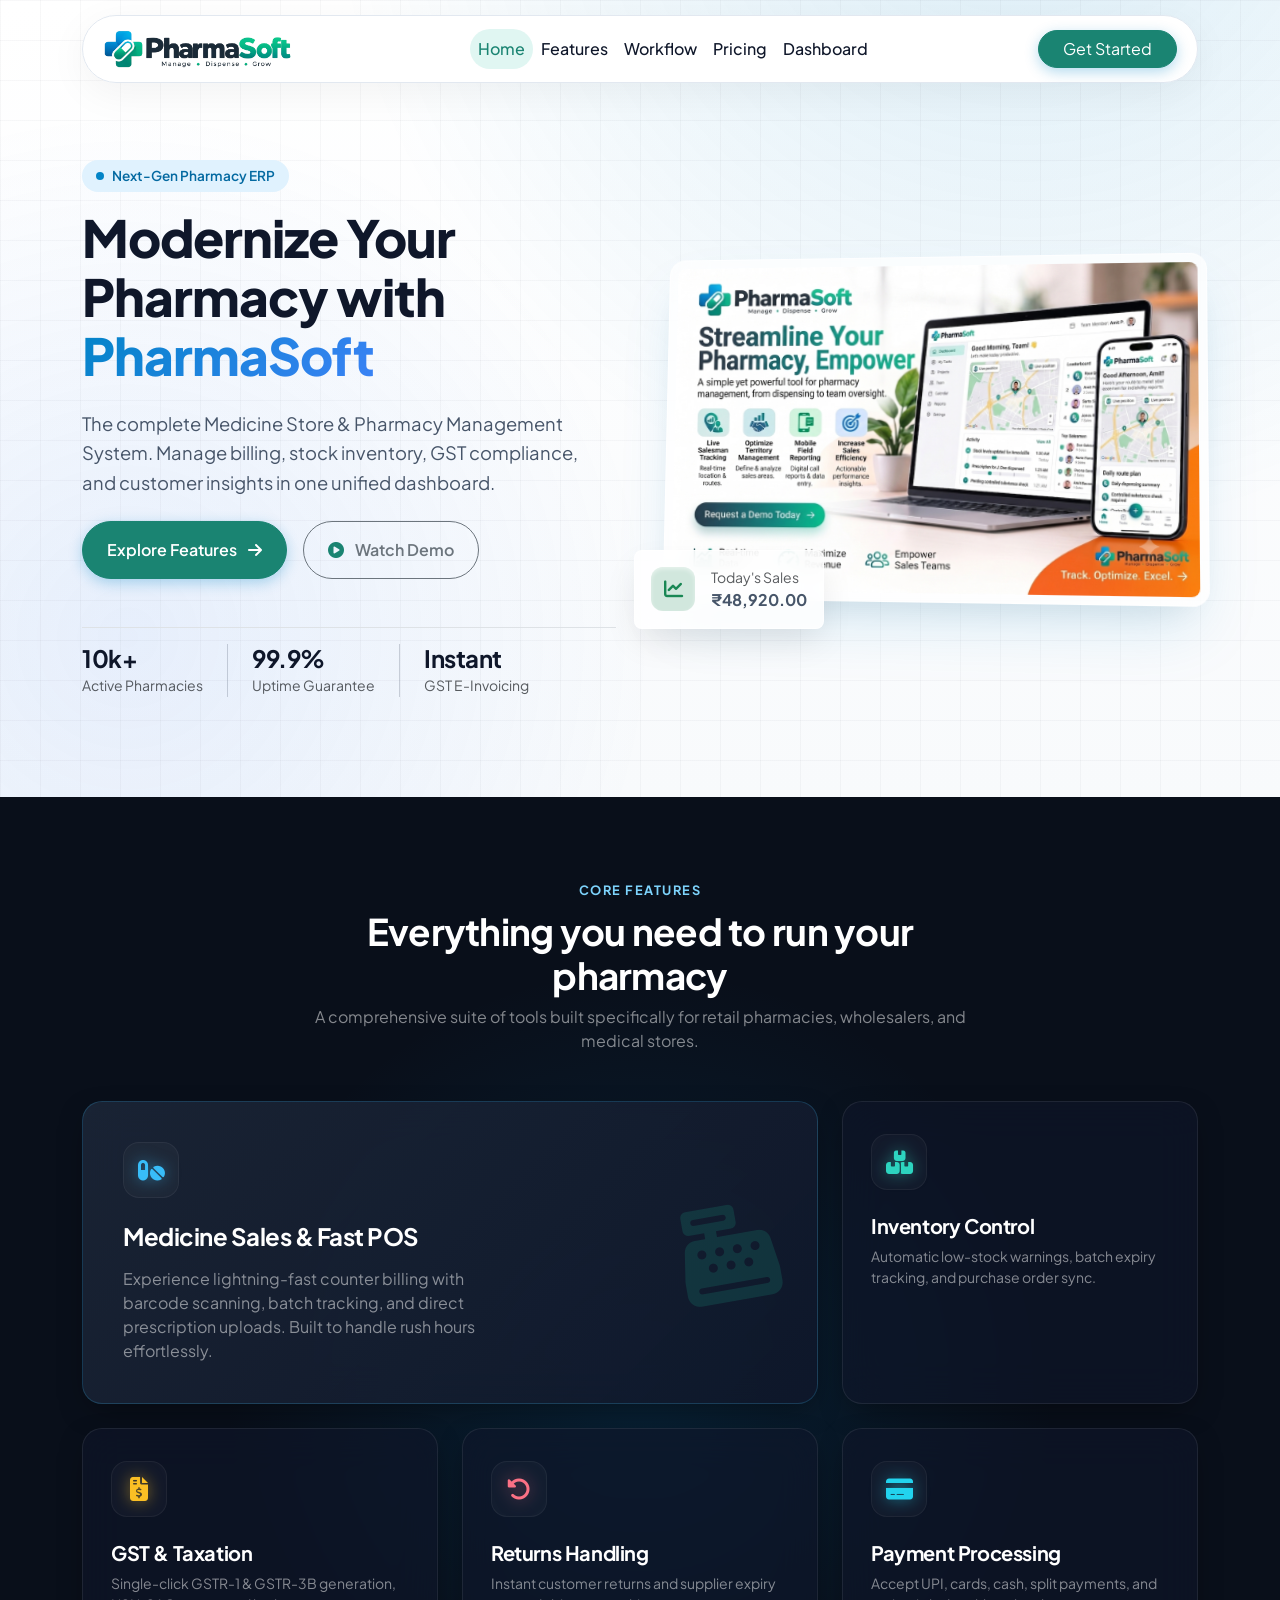
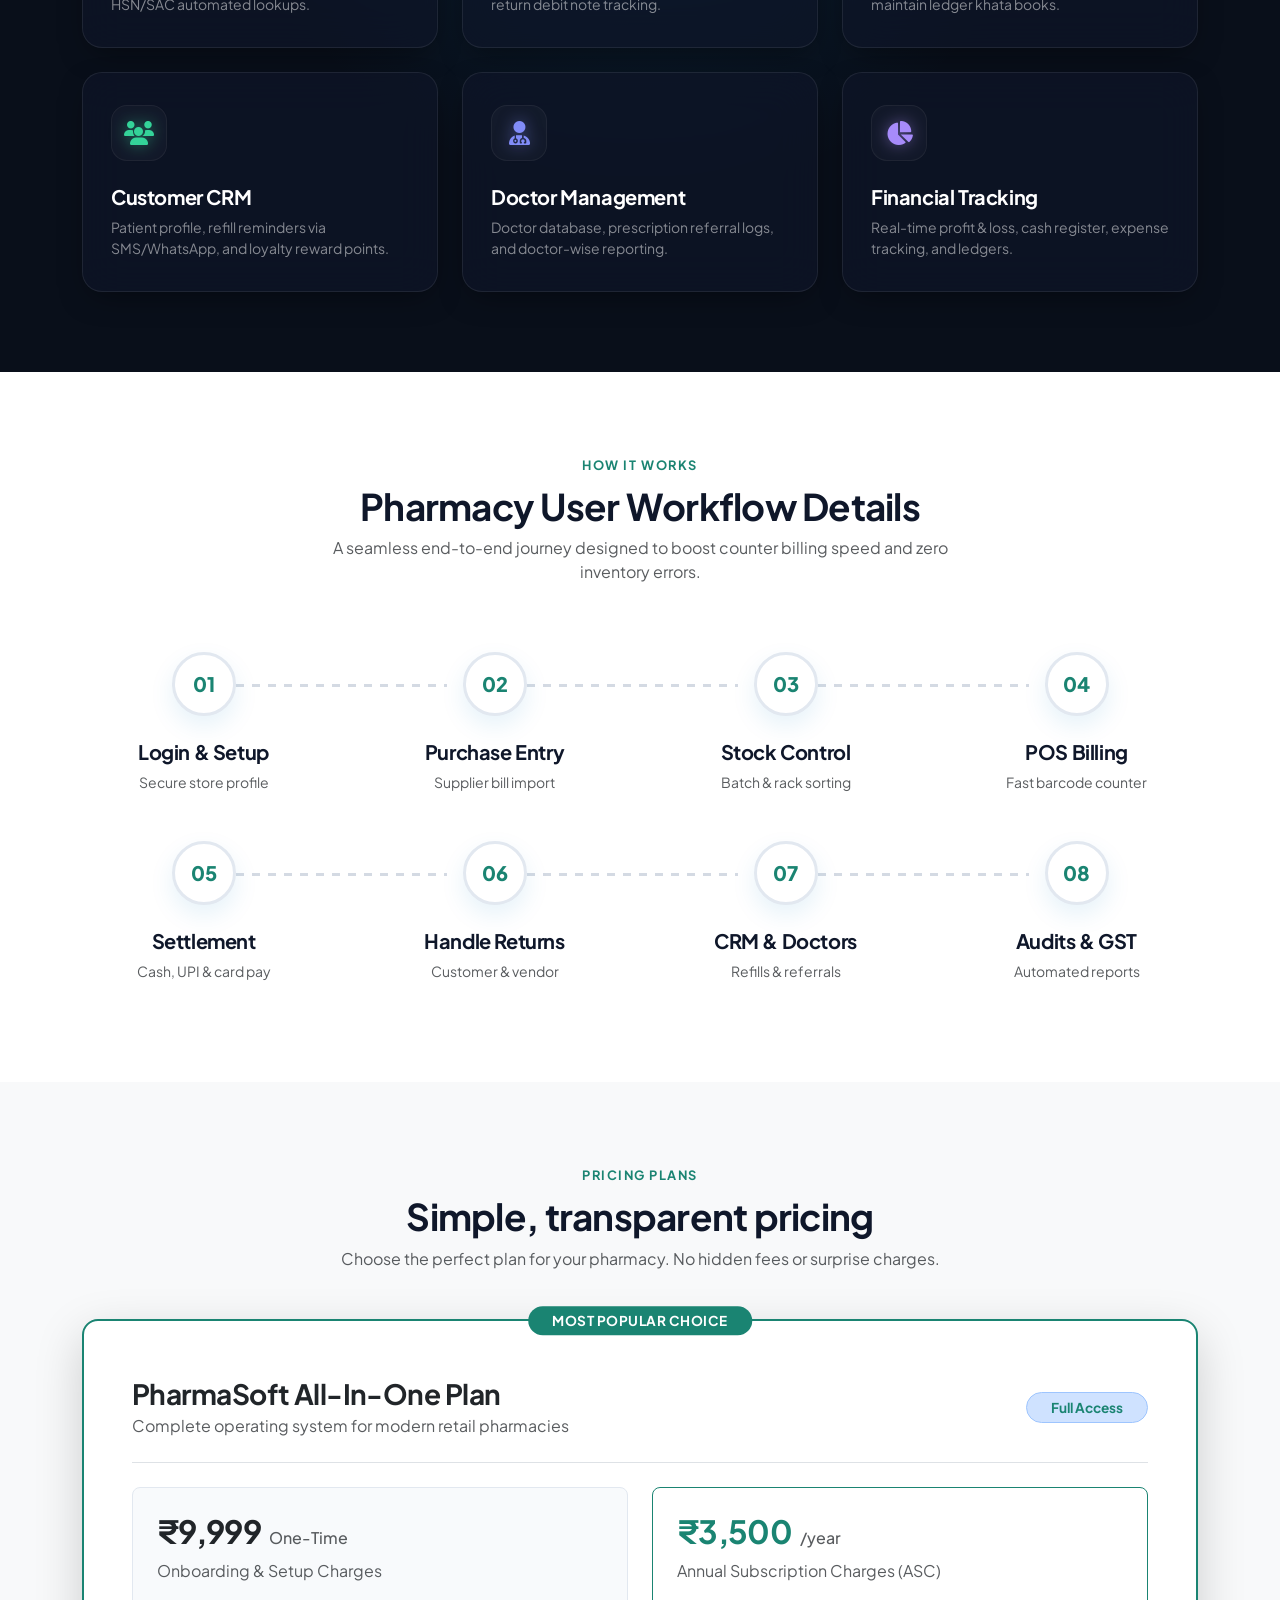
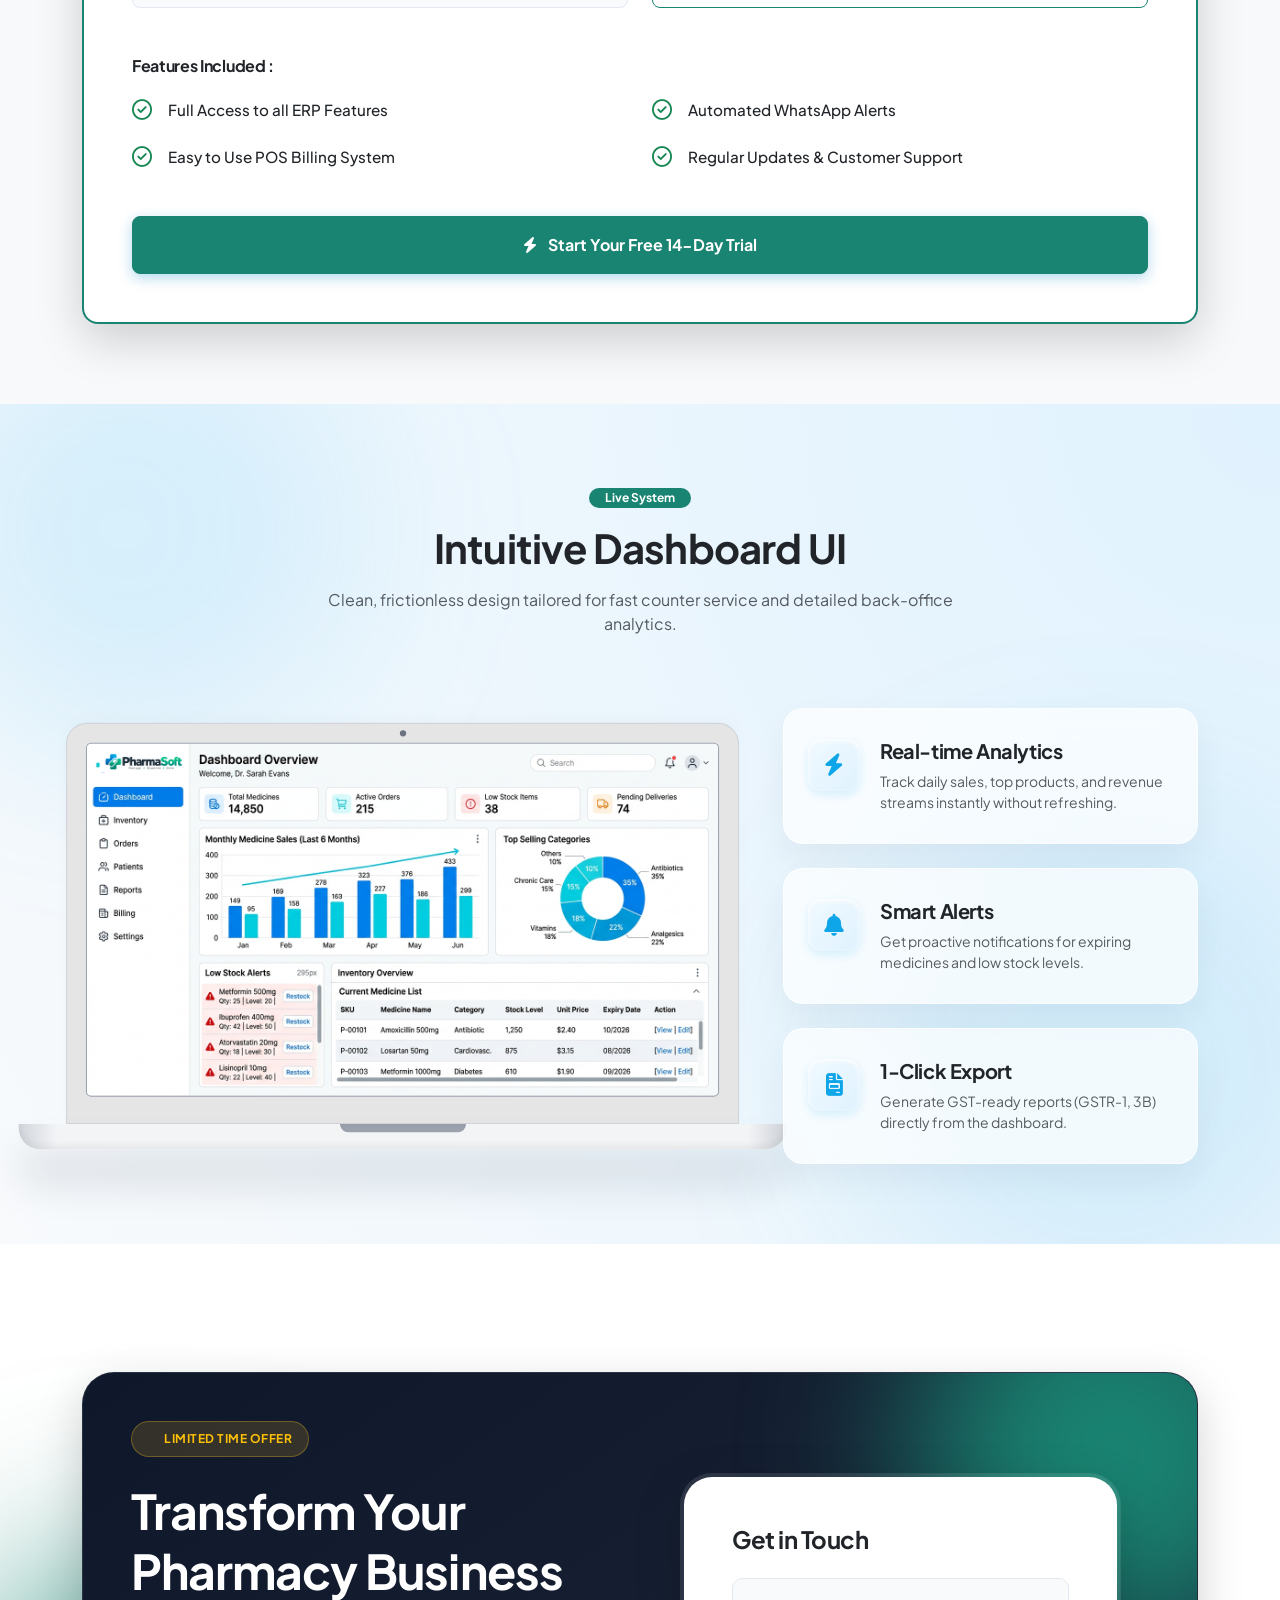
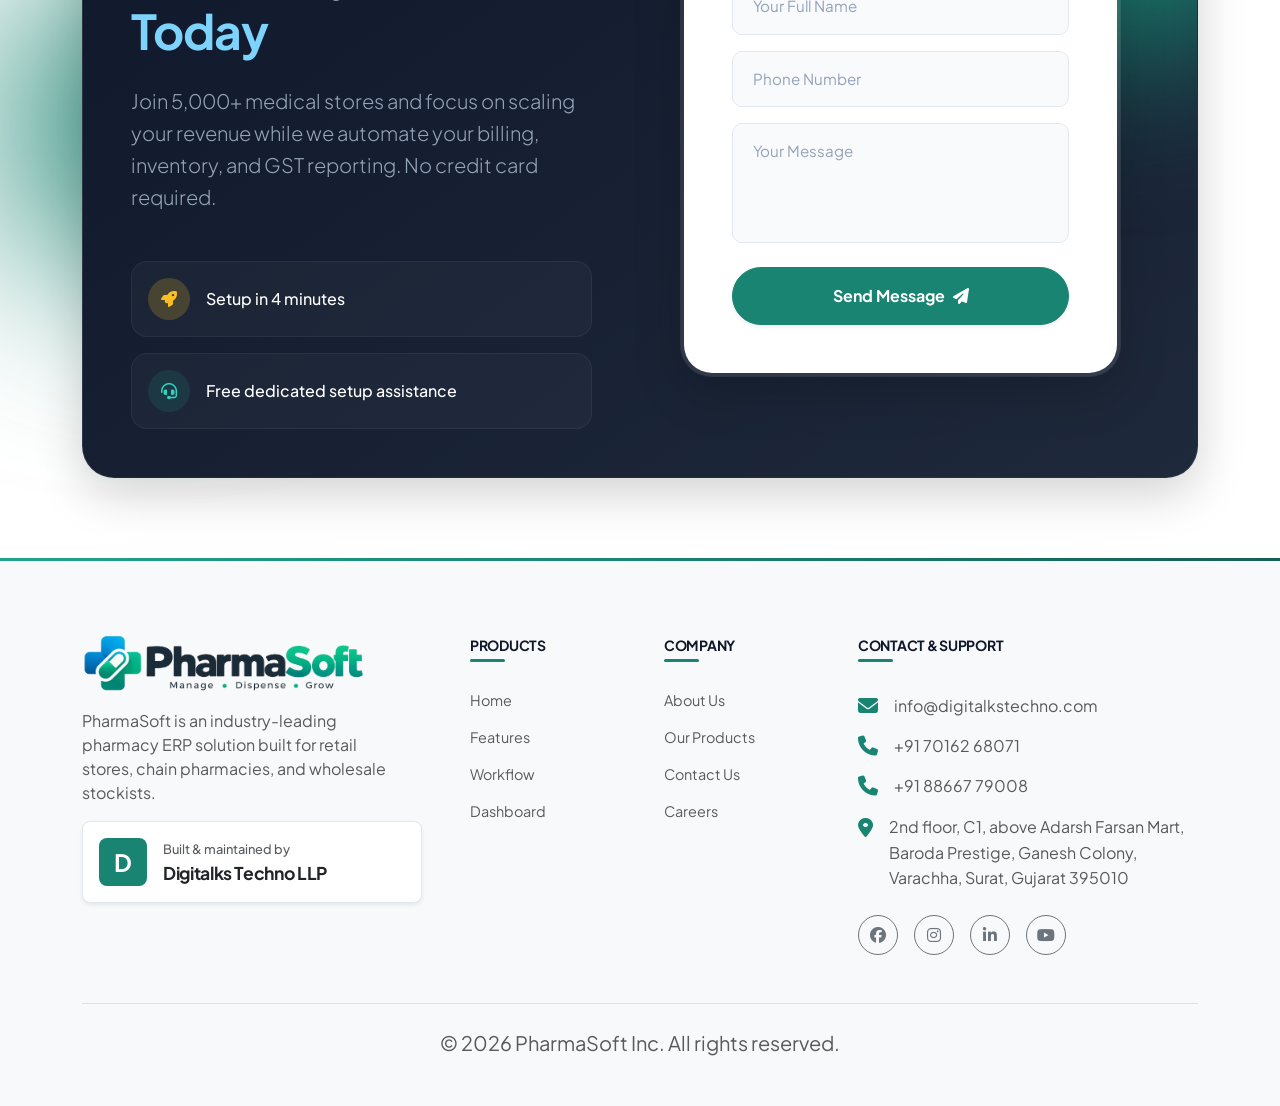
==== pharmasoft/index.html @ be183534 "pharmasoft done" ====
<!DOCTYPE html>
<html lang="en">
<head>
    <meta charset="UTF-8">
    <meta name="viewport" content="width=device-width, initial-scale=1.0">
    <title>PharmaSoft - Advanced Medicine Store & Pharmacy Management System</title>
    <meta name="description" content="PharmaSoft is a complete pharmacy management system covering medicine sales, inventory, GST, customer, and doctor management.">
    <link rel="icon" href="images/favicon.png?v=2" type="image/png">
    
    <!-- Google Fonts -->
    <link rel="preconnect" href="https://fonts.googleapis.com">
    <link rel="preconnect" href="https://fonts.gstatic.com" crossorigin>
    <link href="https://fonts.googleapis.com/css2?family=Plus+Jakarta+Sans:wght@400;500;600;700;800&display=swap" rel="stylesheet">
    
    <!-- Bootstrap CSS -->
    <link href="https://cdn.jsdelivr.net/npm/bootstrap@5.3.2/dist/css/bootstrap.min.css" rel="stylesheet">
    
    <!-- FontAwesome -->
    <link rel="stylesheet" href="https://cdnjs.cloudflare.com/ajax/libs/font-awesome/6.4.0/css/all.min.css">
    
    <!-- Custom CSS -->
    <link rel="stylesheet" href="style.css">
</head>
<body data-bs-spy="scroll" data-bs-target="#navContent" data-bs-offset="120" tabindex="0">

    <!-- Header / Nav -->
    <header class="site-header fixed-top">
        <div class="container">
            <nav class="navbar navbar-expand-lg">
                <a class="navbar-brand" href="#">
                    <img src="images/logo.png" alt="PharmaSoft Logo" height="40">
                </a>
                <button class="navbar-toggler border-0 shadow-none" type="button" data-bs-toggle="collapse" data-bs-target="#navContent">
                    <i class="fas fa-bars"></i>
                </button>
                <div class="collapse navbar-collapse" id="navContent">
                    <ul class="navbar-nav mx-auto mb-2 mb-lg-0">
                        <li class="nav-item"><a class="nav-link" href="#home">Home</a></li>
                        <li class="nav-item"><a class="nav-link" href="#features">Features</a></li>
                        <li class="nav-item"><a class="nav-link" href="#workflow">Workflow</a></li>
                        <li class="nav-item"><a class="nav-link" href="#pricing">Pricing</a></li>
                        <li class="nav-item"><a class="nav-link" href="#preview">Dashboard</a></li>
                    </ul>
                    <div class="d-flex align-items-center gap-3">
                        <a href="#contact" class="btn btn-primary rounded-pill px-4">Get Started</a>
                    </div>
                </div>
            </nav>
        </div>
    </header>

    <!-- Hero Section (Split 2-Column Professional SaaS Style) -->
    <section class="hero-section" id="home">
        <div class="container">
            <div class="row align-items-center g-5">
                <div class="col-lg-6">
                    <div class="badge-soft mb-3">
                        <span class="badge-dot"></span> Next-Gen Pharmacy ERP
                    </div>
                    <h1 class="hero-title mb-4">
                        Modernize Your Pharmacy with <span class="text-primary-gradient">PharmaSoft</span>
                    </h1>
                    <p class="hero-subtitle mb-4">
                        The complete Medicine Store & Pharmacy Management System. Manage billing, stock inventory, GST compliance, and customer insights in one unified dashboard.
                    </p>
                    <div class="d-flex flex-wrap align-items-center gap-3 mb-5">
                        <a href="#contact" class="btn btn-primary rounded-pill px-4 py-3 fw-semibold">
                            Explore Features <i class="fas fa-arrow-right ms-2"></i>
                        </a>
                        <a href="#preview" class="btn btn-outline-secondary rounded-pill px-4 py-3 fw-semibold play-btn">
                            <i class="fas fa-circle-play text-primary me-2"></i> Watch Demo
                        </a>
                    </div>
                    <div class="hero-stats d-flex gap-4 pt-3 border-top">
                        <div>
                            <h4 class="fw-bold mb-0">10k+</h4>
                            <small class="text-muted">Active Pharmacies</small>
                        </div>
                        <div class="vr"></div>
                        <div>
                            <h4 class="fw-bold mb-0">99.9%</h4>
                            <small class="text-muted">Uptime Guarantee</small>
                        </div>
                        <div class="vr"></div>
                        <div>
                            <h4 class="fw-bold mb-0">Instant</h4>
                            <small class="text-muted">GST E-Invoicing</small>
                        </div>
                    </div>
                </div>

                <div class="col-lg-6">
                    <div class="hero-mockup-wrapper position-relative">
                        <div class="mockup-card p-2 rounded-4 shadow-xl bg-white border">
                            <img src="images/hero.png" alt="PharmaSoft Modern Interface" class="img-fluid rounded-3">
                        </div>
                        <div class="floating-badge sales-badge d-flex align-items-center gap-3 p-3 rounded-3 shadow-lg bg-white">
                            <div class="badge-icon bg-success-subtle text-success"><i class="fas fa-chart-line"></i></div>
                            <div>
                                <small class="text-muted d-block">Today's Sales</small>
                                <strong>₹48,920.00</strong>
                            </div>
                        </div>
                    </div>
                </div>
            </div>
        </div>
    </section>

    <!-- Features Section (Dark Neon Bento Grid) -->
    <section class="py-6 feature-dark-section" id="features">
        <div class="container">
            <div class="text-center max-w-700 mx-auto mb-5">
                <span class="sub-heading text-primary-light">CORE FEATURES</span>
                <h2 class="section-title mt-2 text-white">Everything you need to run your pharmacy</h2>
                <p class="text-white-50">A comprehensive suite of tools built specifically for retail pharmacies, wholesalers, and medical stores.</p>
            </div>

            <div class="row g-4">
                <!-- Large Bento Item -->
                <div class="col-lg-8">
                    <div class="feature-box-dark bento-large h-100 position-relative overflow-hidden">
                        <div class="row align-items-center h-100">
                            <div class="col-md-7 position-relative z-1">
                                <div class="icon-circle-dark icon-neon-blue"><i class="fas fa-pills"></i></div>
                                <h4 class="fw-bold mb-3 text-white">Medicine Sales & Fast POS</h4>
                                <p class="text-white-50 mb-0">Experience lightning-fast counter billing with barcode scanning, batch tracking, and direct prescription uploads. Built to handle rush hours effortlessly.</p>
                            </div>
                            <div class="col-md-5 text-end d-none d-md-block">
                                <i class="fas fa-cash-register fa-6x text-primary opacity-25" style="transform: rotate(-10deg);"></i>
                            </div>
                        </div>
                    </div>
                </div>
                <!-- Standard Item -->
                <div class="col-lg-4">
                    <div class="feature-box-dark h-100">
                        <div class="icon-circle-dark icon-neon-teal"><i class="fas fa-boxes-stacked"></i></div>
                        <h5 class="fw-bold text-white">Inventory Control</h5>
                        <p class="text-white-50 small mb-0">Automatic low-stock warnings, batch expiry tracking, and purchase order sync.</p>
                    </div>
                </div>
                
                <!-- Row 2 (3 Items) -->
                <div class="col-md-6 col-lg-4">
                    <div class="feature-box-dark h-100">
                        <div class="icon-circle-dark icon-neon-amber"><i class="fas fa-file-invoice-dollar"></i></div>
                        <h5 class="fw-bold text-white">GST & Taxation</h5>
                        <p class="text-white-50 small mb-0">Single-click GSTR-1 & GSTR-3B generation, HSN/SAC automated lookups.</p>
                    </div>
                </div>
                <div class="col-md-6 col-lg-4">
                    <div class="feature-box-dark h-100">
                        <div class="icon-circle-dark icon-neon-rose"><i class="fas fa-rotate-left"></i></div>
                        <h5 class="fw-bold text-white">Returns Handling</h5>
                        <p class="text-white-50 small mb-0">Instant customer returns and supplier expiry return debit note tracking.</p>
                    </div>
                </div>
                <div class="col-md-6 col-lg-4">
                    <div class="feature-box-dark h-100">
                        <div class="icon-circle-dark icon-neon-cyan"><i class="fas fa-credit-card"></i></div>
                        <h5 class="fw-bold text-white">Payment Processing</h5>
                        <p class="text-white-50 small mb-0">Accept UPI, cards, cash, split payments, and maintain ledger khata books.</p>
                    </div>
                </div>

                <!-- Row 3 (3 Items) -->
                <div class="col-md-6 col-lg-4">
                    <div class="feature-box-dark h-100">
                        <div class="icon-circle-dark icon-neon-emerald"><i class="fas fa-users"></i></div>
                        <h5 class="fw-bold text-white">Customer CRM</h5>
                        <p class="text-white-50 small mb-0">Patient profile, refill reminders via SMS/WhatsApp, and loyalty reward points.</p>
                    </div>
                </div>
                <div class="col-md-6 col-lg-4">
                    <div class="feature-box-dark h-100">
                        <div class="icon-circle-dark icon-neon-indigo"><i class="fas fa-user-doctor"></i></div>
                        <h5 class="fw-bold text-white">Doctor Management</h5>
                        <p class="text-white-50 small mb-0">Doctor database, prescription referral logs, and doctor-wise reporting.</p>
                    </div>
                </div>
                <div class="col-md-6 col-lg-4">
                    <div class="feature-box-dark h-100 position-relative overflow-hidden">
                        <div class="icon-circle-dark icon-neon-violet"><i class="fas fa-chart-pie"></i></div>
                        <h5 class="fw-bold text-white">Financial Tracking</h5>
                        <p class="text-white-50 small mb-0">Real-time profit & loss, cash register, expense tracking, and ledgers.</p>
                    </div>
                </div>
            </div>
        </div>
    </section>

    <!-- Step by Step Workflow Section -->
    <section class="py-6" id="workflow">
        <div class="container">
            <div class="text-center max-w-700 mx-auto mb-5">
                <span class="sub-heading">HOW IT WORKS</span>
                <h2 class="section-title mt-2">Pharmacy User Workflow Details</h2>
                <p class="text-muted">A seamless end-to-end journey designed to boost counter billing speed and zero inventory errors.</p>
            </div>

            <div class="workflow-path-container position-relative mt-4">
                <!-- Connecting Lines -->
                <div class="path-line path-line-top d-none d-lg-block"></div>
                <div class="path-line path-line-bottom d-none d-lg-block"></div>

                <div class="row g-4 g-lg-5 position-relative z-1">
                    <!-- Top Row -->
                    <div class="col-sm-6 col-lg-3">
                        <div class="workflow-node text-center">
                            <div class="node-circle">01</div>
                            <h5 class="fw-bold mt-4">Login & Setup</h5>
                            <p class="text-muted small mb-0">Secure store profile</p>
                        </div>
                    </div>
                    <div class="col-sm-6 col-lg-3">
                        <div class="workflow-node text-center">
                            <div class="node-circle">02</div>
                            <h5 class="fw-bold mt-4">Purchase Entry</h5>
                            <p class="text-muted small mb-0">Supplier bill import</p>
                        </div>
                    </div>
                    <div class="col-sm-6 col-lg-3">
                        <div class="workflow-node text-center">
                            <div class="node-circle">03</div>
                            <h5 class="fw-bold mt-4">Stock Control</h5>
                            <p class="text-muted small mb-0">Batch & rack sorting</p>
                        </div>
                    </div>
                    <div class="col-sm-6 col-lg-3">
                        <div class="workflow-node text-center">
                            <div class="node-circle">04</div>
                            <h5 class="fw-bold mt-4">POS Billing</h5>
                            <p class="text-muted small mb-0">Fast barcode counter</p>
                        </div>
                    </div>

                    <!-- Bottom Row -->
                    <div class="col-sm-6 col-lg-3 mt-lg-5">
                        <div class="workflow-node text-center">
                            <div class="node-circle">05</div>
                            <h5 class="fw-bold mt-4">Settlement</h5>
                            <p class="text-muted small mb-0">Cash, UPI & card pay</p>
                        </div>
                    </div>
                    <div class="col-sm-6 col-lg-3 mt-lg-5">
                        <div class="workflow-node text-center">
                            <div class="node-circle">06</div>
                            <h5 class="fw-bold mt-4">Handle Returns</h5>
                            <p class="text-muted small mb-0">Customer & vendor</p>
                        </div>
                    </div>
                    <div class="col-sm-6 col-lg-3 mt-lg-5">
                        <div class="workflow-node text-center">
                            <div class="node-circle">07</div>
                            <h5 class="fw-bold mt-4">CRM & Doctors</h5>
                            <p class="text-muted small mb-0">Refills & referrals</p>
                        </div>
                    </div>
                    <div class="col-sm-6 col-lg-3 mt-lg-5">
                        <div class="workflow-node text-center">
                            <div class="node-circle">08</div>
                            <h5 class="fw-bold mt-4">Audits & GST</h5>
                            <p class="text-muted small mb-0">Automated reports</p>
                        </div>
                    </div>
                </div>
            </div>
        </div>
    </section>


        <!-- Pricing Section -->
    <section class="py-6 bg-light" id="pricing">
        <div class="container">
            <div class="text-center mx-auto mb-5">
                <span class="sub-heading">PRICING PLANS</span>
                <h2 class="section-title mt-2">Simple, transparent pricing</h2>
                <p class="text-muted">Choose the perfect plan for your pharmacy. No hidden fees or surprise charges.</p>
            </div>
            
            <div class="row justify-content-center">
                <div class="col-lg-12">
                    <div class="card shadow-lg rounded-4 position-relative" style="border: 2px solid var(--primary) !important;">
                        <div class="position-absolute top-0 start-50 translate-middle badge rounded-pill bg-primary px-4 py-2 text-uppercase" style="font-size: 0.85rem; letter-spacing: 0.5px;">Most Popular Choice</div>
                        <div class="card-body p-4 p-lg-5 mt-2">
                            <div class="d-flex flex-wrap justify-content-between align-items-center mb-4 pb-4 border-bottom gap-3">
                                <div>
                                    <h3 class="fw-bold mb-1 text-dark">PharmaSoft All-In-One Plan</h3>
                                    <p class="text-muted mb-0">Complete operating system for modern retail pharmacies</p>
                                </div>
                                <div class="badge bg-primary-subtle text-primary rounded-pill px-4 py-2 border border-primary-subtle" style="font-size: 0.85rem;">Full Access</div>
                            </div>
                            
                            <div class="row g-4 mb-5">
                                <div class="col-md-6">
                                    <div class="p-4 rounded-3 h-100 d-flex flex-column justify-content-center" style="background-color: #f8fafc; border: 1px solid #e2e8f0;">
                                        <div class="d-flex align-items-baseline gap-2 mb-2">
                                            <h2 class="fw-bold text-dark mb-0">₹9,999</h2>
                                            <span class="text-muted fw-medium">One-Time</span>
                                        </div>
                                        <p class="text-muted mb-0">Onboarding & Setup Charges</p>
                                    </div>
                                </div>
                                <div class="col-md-6">
                                    <div class="p-4 rounded-3 h-100 d-flex flex-column justify-content-center" style="border: 1px solid var(--primary); background-color: #fff;">
                                        <div class="d-flex align-items-baseline gap-2 mb-2">
                                            <h2 class="fw-bold text-primary mb-0">₹3,500</h2>
                                            <span class="text-muted fw-medium">/year</span>
                                        </div>
                                        <p class="text-muted mb-0">Annual Subscription Charges (ASC)</p>
                                    </div>
                                </div>
                            </div>

                            <h6 class="fw-bold text-dark mb-4">Features Included :</h6>
                            <div class="row g-4 mb-5">
                                <div class="col-md-6">
                                    <ul class="list-unstyled mb-0">
                                        <li class="mb-4 d-flex align-items-center"><i class="fa-regular fa-circle-check text-success fs-5 me-3"></i> <span class="fw-medium text-dark" style="font-size: 0.95rem;">Full Access to all ERP Features</span></li>
                                        <li class="mb-0 d-flex align-items-center"><i class="fa-regular fa-circle-check text-success fs-5 me-3"></i> <span class="fw-medium text-dark" style="font-size: 0.95rem;">Easy to Use POS Billing System</span></li>
                                    </ul>
                                </div>
                                <div class="col-md-6">
                                    <ul class="list-unstyled mb-0">
                                        <li class="mb-4 d-flex align-items-center"><i class="fa-regular fa-circle-check text-success fs-5 me-3"></i> <span class="fw-medium text-dark" style="font-size: 0.95rem;">Automated WhatsApp Alerts</span></li>
                                        <li class="mb-0 d-flex align-items-center"><i class="fa-regular fa-circle-check text-success fs-5 me-3"></i> <span class="fw-medium text-dark" style="font-size: 0.95rem;">Regular Updates & Customer Support</span></li>
                                    </ul>
                                </div>
                            </div>

                            <a href="#contact" class="btn btn-primary btn-lg w-100 rounded-3 py-3 fw-bold fs-6">
                                <i class="fas fa-bolt me-2"></i> Start Your Free 14-Day Trial
                            </a>
                        </div>
                    </div>
                </div>
            </div>
        </div>
    </section>
    <!-- Modern Dashboard Showcase (White Glass Canvas) -->
    <section class="preview-canvas py-6 position-relative overflow-hidden" id="preview">
        <!-- Abstract Background Shapes -->
        <div class="bg-shape bg-shape-1"></div>
        <div class="bg-shape bg-shape-2"></div>
        
        <div class="container position-relative z-1">
            <div class="text-center max-w-700 mx-auto mb-5">
                <span class="badge bg-primary text-white rounded-pill px-3 py-1 mb-3">Live System</span>
                <h2 class="display-6 fw-bold mb-3 text-dark">Intuitive Dashboard UI</h2>
                <p class="text-muted">Clean, frictionless design tailored for fast counter service and detailed back-office analytics.</p>
            </div>
            
            <div class="row align-items-center mt-5 pt-4">
                <div class="col-lg-7">
                    <div class="macbook-mockup">
                        <div class="macbook-screen">
                            <div class="macbook-camera"></div>
                            <div class="macbook-display">
                                <!-- Flat UI screenshot -->
                                <img src="images/dashboard.jpg" alt="PharmaSoft Live Dashboard" class="img-fluid w-100">
                                
                                <!-- Overlaying the user's actual logo on the screen -->
                                <div class="dashboard-logo-overlay">
                                    <img src="images/logo.png" alt="PharmaSoft Logo">
                                </div>
                            </div>
                        </div>
                        <div class="macbook-base">
                            <div class="macbook-notch"></div>
                        </div>
                    </div>
                </div>
                <div class="col-lg-5 ps-lg-5 mt-5 mt-lg-0">
                    <div class="detail-card">
                        <div class="d-icon"><i class="fas fa-bolt"></i></div>
                        <div>
                            <h5 class="fw-bold text-dark">Real-time Analytics</h5>
                            <p class="text-muted small mb-0">Track daily sales, top products, and revenue streams instantly without refreshing.</p>
                        </div>
                    </div>
                    <div class="detail-card mt-4">
                        <div class="d-icon"><i class="fas fa-bell"></i></div>
                        <div>
                            <h5 class="fw-bold text-dark">Smart Alerts</h5>
                            <p class="text-muted small mb-0">Get proactive notifications for expiring medicines and low stock levels.</p>
                        </div>
                    </div>
                    <div class="detail-card mt-4">
                        <div class="d-icon"><i class="fas fa-file-invoice"></i></div>
                        <div>
                            <h5 class="fw-bold text-dark">1-Click Export</h5>
                            <p class="text-muted small mb-0">Generate GST-ready reports (GSTR-1, 3B) directly from the dashboard.</p>
                        </div>
                    </div>
                </div>
            </div>
        </div>
    </section>



    <!-- Premium Dark Split CTA Section -->
    <section class="py-6 mt-5 position-relative overflow-hidden" id="contact">
        <!-- Abstract Background Glow -->
        <div class="position-absolute top-50 start-0 translate-middle-y bg-primary opacity-10" style="width: 300px; height: 300px; filter: blur(100px); border-radius: 50%;"></div>
        
        <div class="container position-relative z-1">
            <div class="rounded-5 overflow-hidden shadow-lg p-4 p-lg-5 position-relative" style="background: linear-gradient(145deg, #0f172a 0%, #1e293b 100%); border: 1px solid rgba(255,255,255,0.08);">
                <!-- Inner Glow for depth -->
                <div class="position-absolute top-0 end-0 bg-primary opacity-20" style="width: 400px; height: 400px; filter: blur(80px); border-radius: 50%; transform: translate(30%, -30%);"></div>
                
                <div class="row align-items-center position-relative z-1">
                    <!-- Left Content -->
                    <div class="col-lg-6 mb-5 mb-lg-0 pe-lg-5">
                        <div class="d-inline-flex align-items-center gap-2 px-3 py-2 rounded-pill mb-4" style="background: rgba(251, 191, 36, 0.15); border: 1px solid rgba(251, 191, 36, 0.3);">
                            <span class="spinner-grow spinner-grow-sm text-warning" role="status" aria-hidden="true" style="width: 0.5rem; height: 0.5rem;"></span>
                            <span class="text-warning fw-bold" style="font-size: 0.75rem; letter-spacing: 0.5px;">LIMITED TIME OFFER</span>
                        </div>
                        
                        <h2 class="display-5 fw-bold mb-4 text-white lh-sm">
                            Transform Your Pharmacy Business <span class="text-primary-light">Today</span>
                        </h2>
                        
                        <p class="mb-5 fs-5 fw-light" style="color: #94a3b8; line-height: 1.6;">
                            Join 5,000+ medical stores and focus on scaling your revenue while we automate your billing, inventory, and GST reporting. No credit card required.
                        </p>
                        
                        <div class="d-flex flex-column gap-3">
                            <div class="d-flex align-items-center gap-3 p-3 rounded-4 transition-all" style="background: rgba(255,255,255,0.03); border: 1px solid rgba(255,255,255,0.05);">
                                <div class="d-flex justify-content-center align-items-center rounded-circle" style="width: 42px; height: 42px; background: rgba(251, 191, 36, 0.2); color: #fbbf24;">
                                    <i class="fas fa-rocket"></i>
                                </div>
                                <span class="fw-medium text-white fs-6">Setup in 4 minutes</span>
                            </div>
                            <div class="d-flex align-items-center gap-3 p-3 rounded-4 transition-all" style="background: rgba(255,255,255,0.03); border: 1px solid rgba(255,255,255,0.05);">
                                <div class="d-flex justify-content-center align-items-center rounded-circle" style="width: 42px; height: 42px; background: rgba(26, 132, 114, 0.2); color: #2dd4bf;">
                                    <i class="fas fa-headset"></i>
                                </div>
                                <span class="fw-medium text-white fs-6">Free dedicated setup assistance</span>
                            </div>
                        </div>
                    </div>
                    
                    <!-- Right Form Container -->
                    <div class="col-lg-6 p-2 p-lg-4">
                        <div class="bg-white rounded-5 p-4 p-lg-5 shadow-lg mx-lg-3 position-relative" style="border: 4px solid rgba(255,255,255,0.1); background-clip: padding-box;">
                            <h4 class="fw-bold mb-4 text-dark fs-4">Get in Touch</h4>
                            <form id="contactForm" onsubmit="submitToWhatsApp(event)">
                                <div class="mb-3">
                                    <input type="text" id="waName" class="form-control shadow-none custom-form-input" placeholder="Your Full Name" required>
                                </div>
                                <div class="mb-3">
                                    <input type="tel" id="waPhone" class="form-control shadow-none custom-form-input" placeholder="Phone Number" pattern="[0-9]{10,12}" oninput="this.value = this.value.replace(/[^0-9]/g, '')" required>
                                </div>
                                <div class="mb-4">
                                    <textarea id="waMessage" class="form-control shadow-none custom-form-input" placeholder="Your Message" style="height: 120px; resize: none;" required></textarea>
                                </div>
                                <button type="submit" class="btn btn-primary w-100 rounded-pill py-3 fw-bold fs-6 shadow-sm hover-lift d-flex justify-content-center align-items-center gap-2">
                                    Send Message <i class="fas fa-paper-plane"></i>
                                </button>
                            </form>
                        </div>
                    </div>
                </div>
            </div>
        </div>
    </section>

    <!-- FOOTER -->
    <footer class="bg-light py-5 footer-gradient-border">
        <div class="container pt-4">
            <div class="row g-5 mb-5">
                <div class="col-lg-4">
                    <a class="navbar-brand d-flex align-items-center mb-3" href="#">
                        <img src="images/logo.png" alt="PharmaSoft Logo" style="height: 60px; object-fit: contain;">
                    </a>
                    <p class="text-muted pe-lg-4 mt-3">PharmaSoft is an industry-leading pharmacy ERP solution built for retail stores, chain pharmacies, and wholesale stockists.</p>

                    <!-- Built By Badge in Box -->
                    <div class="d-flex align-items-center p-3 rounded-3 border bg-white shadow-sm mt-3" style="border-color: #e2e8f0 !important;">
                        <div class="bg-primary text-white d-flex justify-content-center align-items-center rounded-3 me-3" style="width: 48px; height: 48px; font-weight: bold; font-size: 1.5rem; background-color: #1a8472 !important;">
                            D
                        </div>
                        <div>
                            <p class="text-muted mb-1" style="font-size: 0.8rem; font-weight: 500;">Built & maintained by</p>
                            <h6 class="fw-bold mb-0 text-dark" style="font-size: 1.1rem;">Digitalks Techno LLP</h6>
                        </div>
                    </div>
                </div>

                <div class="col-lg-2 col-md-4">
                    <h6 class="fw-bold mb-4 text-uppercase tracking-wide small footer-title">Products</h6>
                    <ul class="list-unstyled footer-links">
                        <li class="mb-2"><a href="#home" class="text-muted text-decoration-none hover-primary">Home</a></li>
                        <li class="mb-2"><a href="#features" class="text-muted text-decoration-none hover-primary">Features</a></li>
                        <li class="mb-2"><a href="#workflow" class="text-muted text-decoration-none hover-primary">Workflow</a></li>
                        <li class="mb-2"><a href="#preview" class="text-muted text-decoration-none hover-primary">Dashboard</a></li>
                    </ul>
                </div>

                <div class="col-lg-2 col-md-4">
                    <h6 class="fw-bold mb-4 text-uppercase tracking-wide small footer-title">Company</h6>
                    <ul class="list-unstyled footer-links">
                        <li class="mb-2"><a href="https://digitalkstechno.com/about-us" class="text-muted text-decoration-none hover-primary">About Us</a></li>
                        <li class="mb-2"><a href="https://digitalkstechno.com/ourproducts" class="text-muted text-decoration-none hover-primary">Our Products</a></li>
                        <li class="mb-2"><a href="https://digitalkstechno.com/contact-us" class="text-muted text-decoration-none hover-primary">Contact Us</a></li>
                        <li class="mb-2"><a href="https://digitalkstechno.com/career" class="text-muted text-decoration-none hover-primary">Careers</a></li>
                    </ul>
                </div>

                <div class="col-lg-4 col-md-4">
                    <h6 class="fw-bold mb-4 text-uppercase tracking-wide small footer-title">Contact & Support</h6>
                    <ul class="list-unstyled text-muted mb-4 mt-2">
                        <li class="mb-3 d-flex align-items-center">
                            <i class="fa-solid fa-envelope me-3 text-primary fs-5"></i>
                            <a href="mailto:info@digitalkstechno.com" class="text-muted text-decoration-none fs-6 hover-primary">info@digitalkstechno.com</a>
                        </li>
                        <li class="mb-3 d-flex align-items-center">
                            <i class="fa-solid fa-phone me-3 text-primary fs-5"></i>
                            <a href="tel:+917016268071" class="text-muted text-decoration-none fs-6 hover-primary">+91 70162 68071</a>
                        </li>
                        <li class="mb-3 d-flex align-items-center">
                            <i class="fa-solid fa-phone me-3 text-primary fs-5"></i>
                            <a href="tel:+918866779008" class="text-muted text-decoration-none fs-6 hover-primary">+91 88667 79008</a>
                        </li>
                        <li class="mb-3 d-flex align-items-start">
                            <i class="fa-solid fa-location-dot me-3 text-primary fs-5 mt-1"></i>
                            <a href="https://www.google.com/maps/search/?api=1&query=2nd+floor,+C1,+above+Adarsh+Farsan+Mart,+Baroda+Prestige,+Ganesh+Colony,+Varachha,+Surat,+Gujarat+395010" target="_blank" class="text-muted text-decoration-none fs-6 hover-primary" style="line-height: 1.6;">2nd floor, C1, above Adarsh Farsan Mart, Baroda Prestige, Ganesh Colony, Varachha, Surat, Gujarat 395010</a>
                        </li>
                    </ul>
                    <div class="d-flex gap-3 mt-4">
                        <a href="https://www.facebook.com/DigiTalksTechnoLLP" class="btn btn-outline-secondary rounded-circle" style="width: 40px; height: 40px; display: inline-flex; align-items: center; justify-content: center;"><i class="fa-brands fa-facebook"></i></a>
                        <a href="https://www.instagram.com/digitalks_techno_llp/" class="btn btn-outline-secondary rounded-circle" style="width: 40px; height: 40px; display: inline-flex; align-items: center; justify-content: center;"><i class="fa-brands fa-instagram"></i></a>
                        <a href="https://www.linkedin.com/company/105383945" class="btn btn-outline-secondary rounded-circle" style="width: 40px; height: 40px; display: inline-flex; align-items: center; justify-content: center;"><i class="fa-brands fa-linkedin-in"></i></a>
                        <a href="https://www.youtube.com/@DigiTalks_Techno_LLP" class="btn btn-outline-secondary rounded-circle" style="width: 40px; height: 40px; display: inline-flex; align-items: center; justify-content: center;"><i class="fa-brands fa-youtube"></i></a>
                    </div>
                </div>
            </div>

            <div class="border-top pt-4 text-center">
                <p class="text-muted small mb-0 fs-5">&copy; 2026 PharmaSoft Inc. All rights reserved.</p>
            </div>
        </div>
    </footer>

    <script src="https://cdn.jsdelivr.net/npm/bootstrap@5.3.2/dist/js/bootstrap.bundle.min.js"></script>
    <script src="script.js"></script>
</body>
</html>
---- pharmasoft/style.css ----
:root {
    --primary: #1a8472;
    --primary-dark: #136153;
    --primary-light: #e0f6f2;
    --accent: #1a8472;
    --text-heading: #0f172a;
    --text-body: #475569;
    --surface-bg: #f8fafc;
    --card-border: #e2e8f0;
    --font-family: 'Plus Jakarta Sans', sans-serif;
}

/* Override Bootstrap Utility Classes */
.text-primary {
    color: var(--primary) !important;
}
.bg-primary {
    background-color: var(--primary) !important;
}

body {
    font-family: var(--font-family);
    color: var(--text-body);
    background-color: #ffffff;
    overflow-x: hidden;
    position: relative;
}

h1, h2, h3, h4, h5, h6 {
    color: var(--text-heading);
    letter-spacing: -0.02em;
}

/* Header */
.site-header {
    background: transparent;
    transition: all 0.3s ease;
    padding-top: 15px;
}

.site-header .navbar {
    background: rgba(255, 255, 255, 0.98);
    backdrop-filter: blur(20px);
    border: 1px solid #e2e8f0;
    border-radius: 50px;
    padding: 8px 20px;
    box-shadow: 0 10px 40px rgba(0, 0, 0, 0.05);
}

.site-header.navbar-scrolled .navbar {
    box-shadow: 0 10px 40px rgba(0, 0, 0, 0.1);
    border-color: #cbd5e1;
}

@media (max-width: 991px) {
    .site-header .navbar {
        border-radius: 20px;
        padding: 12px 20px;
    }
    .navbar-collapse {
        margin-top: 15px;
        padding-top: 15px;
        border-top: 1px solid #f1f5f9;
    }
}

.logo-mark {
    width: 34px;
    height: 34px;
    background: linear-gradient(135deg, var(--primary), var(--accent));
    color: #fff;
    border-radius: 8px;
    display: flex;
    align-items: center;
    justify-content: center;
    font-size: 1rem;
}

.logo-text {
    font-size: 1.35rem;
    font-weight: 800;
    color: var(--text-heading);
}
.logo-text span {
    color: var(--primary);
}

.navbar-nav .nav-link {
    font-weight: 500;
    color: var(--text-heading);
    padding: 0.5rem 1rem;
    border-radius: 20px;
    transition: all 0.2s ease;
}
.navbar-nav .nav-link:hover, .navbar-nav .nav-link.active {
    color: var(--primary);
    background: var(--primary-light);
}

/* Primary Button Styling */
.btn-primary {
    background-color: var(--primary);
    border-color: var(--primary);
    box-shadow: 0 4px 14px rgba(2, 132, 199, 0.3);
    transition: all 0.25s ease;
}
.btn-primary:hover {
    background-color: var(--primary-dark);
    border-color: var(--primary-dark);
    transform: translateY(-2px);
    box-shadow: 0 8px 20px rgba(2, 132, 199, 0.35);
}

.text-primary-gradient {
    background: linear-gradient(135deg, #0284c7, #3b82f6);
    -webkit-background-clip: text;
    -webkit-text-fill-color: transparent;
}

/* Hero Section */
.hero-section {
    padding: 160px 0 100px;
    background: 
        radial-gradient(circle at 80% -20%, rgba(2, 132, 199, 0.15) 0%, transparent 50%),
        radial-gradient(circle at 10% 80%, rgba(59, 130, 246, 0.1) 0%, transparent 40%),
        linear-gradient(180deg, #ffffff 0%, #f8fafc 100%);
    position: relative;
    z-index: 1;
}
.hero-section::before {
    content: '';
    position: absolute;
    top: 0; left: 0; right: 0; bottom: 0;
    background-image: linear-gradient(rgba(15, 23, 42, 0.03) 1px, transparent 1px),
                      linear-gradient(90deg, rgba(15, 23, 42, 0.03) 1px, transparent 1px);
    background-size: 40px 40px;
    z-index: -1;
}

.badge-soft {
    display: inline-flex;
    align-items: center;
    gap: 8px;
    padding: 6px 14px;
    border-radius: 99px;
    background: #e0f2fe;
    color: #0369a1;
    font-size: 0.85rem;
    font-weight: 600;
}
.badge-dot {
    width: 8px;
    height: 8px;
    border-radius: 50%;
    background: #0284c7;
}

.hero-title {
    font-size: 3.2rem;
    font-weight: 800;
    line-height: 1.15;
}

.hero-subtitle {
    font-size: 1.15rem;
    line-height: 1.6;
    max-width: 520px;
}

.hero-mockup-wrapper {
    perspective: 1200px;
    z-index: 2;
}
.mockup-card {
    border: 1px solid rgba(255, 255, 255, 0.6) !important;
    box-shadow: 0 30px 60px -12px rgba(2, 132, 199, 0.15), 0 18px 36px -18px rgba(0,0,0,0.1) !important;
    transform: rotateY(-6deg) rotateX(4deg) scale(1.02);
    transition: all 0.6s cubic-bezier(0.165, 0.84, 0.44, 1);
    background: rgba(255, 255, 255, 0.7) !important;
    backdrop-filter: blur(20px);
}
.hero-mockup-wrapper:hover .mockup-card {
    transform: rotateY(0deg) rotateX(0deg) scale(1.05);
    box-shadow: 0 40px 80px -15px rgba(2, 132, 199, 0.25) !important;
}

.floating-badge {
    position: absolute;
    bottom: -30px;
    left: -30px;
    border: 1px solid rgba(255, 255, 255, 0.6) !important;
    background: rgba(255, 255, 255, 0.85) !important;
    backdrop-filter: blur(12px);
    box-shadow: 0 15px 35px -5px rgba(0,0,0,0.1) !important;
    animation: float 6s ease-in-out infinite;
    z-index: 3;
}
@keyframes float {
    0% { transform: translateY(0px); }
    50% { transform: translateY(-15px); }
    100% { transform: translateY(0px); }
}
.badge-icon {
    width: 44px;
    height: 44px;
    border-radius: 12px;
    display: flex;
    align-items: center;
    justify-content: center;
    font-size: 1.2rem;
    box-shadow: inset 0 2px 4px rgba(255,255,255,0.5);
}

/* Section Header Styles */
.sub-heading {
    font-size: 0.8rem;
    letter-spacing: 0.12em;
    font-weight: 700;
    color: var(--primary);
}
.section-title {
    font-size: 2.3rem;
    font-weight: 700;
}
.max-w-700 { max-width: 680px; }
.py-6 { padding: 80px 0; }

/* Dark Neon Features Section */
.feature-dark-section {
    background: #090f1a;
    position: relative;
}
.feature-dark-section::before {
    content: '';
    position: absolute;
    top: 50%; left: 50%; transform: translate(-50%, -50%);
    width: 80%; height: 80%;
    background: radial-gradient(circle, rgba(2, 132, 199, 0.15) 0%, transparent 60%);
    z-index: 0;
}
.feature-dark-section .container {
    position: relative;
    z-index: 1;
}

.feature-box-dark {
    background: rgba(15, 23, 42, 0.6);
    backdrop-filter: blur(20px);
    border: 1px solid rgba(255, 255, 255, 0.08);
    border-radius: 20px;
    padding: 32px 28px;
    transition: all 0.4s cubic-bezier(0.165, 0.84, 0.44, 1);
    box-shadow: 0 10px 30px -10px rgba(0,0,0,0.5);
}
.feature-box-dark.bento-large {
    padding: 40px;
    background: linear-gradient(135deg, rgba(30, 41, 59, 0.8) 0%, rgba(15, 23, 42, 0.9) 100%);
    border: 1px solid rgba(56, 189, 248, 0.2);
}
.feature-box-dark:hover {
    border-color: rgba(56, 189, 248, 0.4);
    box-shadow: 0 20px 40px rgba(2, 132, 199, 0.2), inset 0 0 20px rgba(56, 189, 248, 0.05);
    transform: translateY(-8px);
}

.icon-circle-dark {
    width: 56px;
    height: 56px;
    border-radius: 16px;
    display: flex;
    align-items: center;
    justify-content: center;
    font-size: 1.5rem;
    margin-bottom: 24px;
    background: rgba(255,255,255,0.03);
    border: 1px solid rgba(255,255,255,0.05);
}

/* Premium Form Inputs */
.custom-form-input {
    border-radius: 10px;
    border: 1px solid #e2e8f0;
    background-color: #f8fafc;
    padding: 1rem 1.25rem;
    font-size: 0.95rem;
    color: var(--text-heading);
    transition: all 0.3s ease;
    box-shadow: inset 0 2px 4px rgba(0,0,0,0.02);
}
.custom-form-input::placeholder {
    color: #94a3b8;
}
.custom-form-input:focus {
    background-color: #ffffff;
    border-color: rgba(26, 132, 114, 0.3);
    box-shadow: 0 0 0 4px rgba(26, 132, 114, 0.1), inset 0 2px 4px rgba(0,0,0,0.02);
    outline: none;
}

/* Neon Icon Colors */
.icon-neon-blue   { color: #38bdf8; text-shadow: 0 0 15px rgba(56,189,248,0.5); }
.icon-neon-teal   { color: #2dd4bf; text-shadow: 0 0 15px rgba(45,212,191,0.5); }
.icon-neon-amber  { color: #fbbf24; text-shadow: 0 0 15px rgba(251,191,36,0.5); }
.icon-neon-rose   { color: #fb7185; text-shadow: 0 0 15px rgba(251,113,133,0.5); }
.icon-neon-cyan   { color: #22d3ee; text-shadow: 0 0 15px rgba(34,211,238,0.5); }
.icon-neon-emerald{ color: #34d399; text-shadow: 0 0 15px rgba(52,211,153,0.5); }
.icon-neon-indigo { color: #818cf8; text-shadow: 0 0 15px rgba(129,140,248,0.5); }
.icon-neon-violet { color: #a78bfa; text-shadow: 0 0 15px rgba(167,139,250,0.5); }

.text-primary-light { color: #7dd3fc !important; }

/* Connected Workflow Nodes */
.workflow-path-container {
    padding: 20px 0;
}

.workflow-node {
    position: relative;
    transition: all 0.3s ease;
    z-index: 1;
}

.node-circle {
    width: 64px;
    height: 64px;
    border-radius: 50%;
    background: #ffffff;
    color: var(--primary);
    border: 3px solid #e2e8f0;
    font-weight: 800;
    font-size: 1.25rem;
    display: flex;
    align-items: center;
    justify-content: center;
    margin: 0 auto;
    box-shadow: 0 10px 25px rgba(2, 132, 199, 0.1);
    transition: all 0.4s cubic-bezier(0.175, 0.885, 0.32, 1.275);
    position: relative;
    z-index: 2;
}

.workflow-node:hover .node-circle {
    transform: scale(1.15) translateY(-5px);
    border-color: var(--primary);
    background: var(--primary);
    color: #ffffff;
    box-shadow: 0 15px 35px rgba(2, 132, 199, 0.3);
}

.workflow-node h5 {
    transition: color 0.3s ease;
}
.workflow-node:hover h5 {
    color: var(--primary);
}

/* Node Pulsing Animation */
.node-circle::before {
    content: '';
    position: absolute;
    top: -4px; left: -4px; right: -4px; bottom: -4px;
    border-radius: 50%;
    border: 2px solid var(--primary);
    opacity: 0;
    animation: pulseRing 2.5s cubic-bezier(0.215, 0.61, 0.355, 1) infinite;
    z-index: -1;
}
.col-sm-6:nth-child(2) .node-circle::before { animation-delay: 0.3s; }
.col-sm-6:nth-child(3) .node-circle::before { animation-delay: 0.6s; }
.col-sm-6:nth-child(4) .node-circle::before { animation-delay: 0.9s; }
.col-sm-6:nth-child(5) .node-circle::before { animation-delay: 1.2s; }
.col-sm-6:nth-child(6) .node-circle::before { animation-delay: 1.5s; }
.col-sm-6:nth-child(7) .node-circle::before { animation-delay: 1.8s; }
.col-sm-6:nth-child(8) .node-circle::before { animation-delay: 2.1s; }

@keyframes pulseRing {
    0% { transform: scale(0.85); opacity: 0.6; }
    80%, 100% { transform: scale(1.6); opacity: 0; }
}

/* Connecting Lines (Desktop) with Flow Animation */
@media (min-width: 992px) {
    .workflow-node::after {
        content: '';
        position: absolute;
        top: 32px;
        left: 50%;
        width: 100%;
        height: 3px;
        background: linear-gradient(90deg, #94a3b8 50%, transparent 50%);
        background-size: 16px 100%;
        z-index: -1;
        opacity: 0.4;
        animation: flowLine 1s linear infinite;
    }
    @keyframes flowLine {
        from { background-position: 0 0; }
        to { background-position: -16px 0; }
    }
    .col-lg-3:nth-child(4) .workflow-node::after,
    .col-lg-3:nth-child(8) .workflow-node::after {
        display: none;
    }
}

/* Dashboard Preview Section (White Theme Split Layout) */
.preview-canvas {
    background: #f8fafc; /* Soft white/gray background */
    background: radial-gradient(circle at top right, #e0f2fe 0%, #f8fafc 100%);
    /* padding-bottom: 200px; */
}
.bg-shape {
    position: absolute;
    border-radius: 50%;
    filter: blur(90px);
    z-index: 0;
}
.bg-shape-1 { width: 450px; height: 450px; background: rgba(56, 189, 248, 0.15); top: -100px; left: -100px; }
.bg-shape-2 { width: 550px; height: 550px; background: rgba(14, 165, 233, 0.1); bottom: -100px; right: -100px; }

/* Sleek Macbook Mockup */
.macbook-mockup {
    position: relative;
    width: 100%;
    margin: 0 auto;
    z-index: 2;
    transform: scale(1.05);
    transform-origin: center;
}
.macbook-screen {
    background: #e5e5e5;
    border-radius: 20px 20px 0 0;
    padding: 3% 3% 4% 3%;
    border: 1px solid #d1d5db;
    box-shadow: 0 -5px 15px rgba(0,0,0,0.02);
    position: relative;
}
.macbook-camera {
    position: absolute;
    top: 1.5%;
    left: 50%;
    transform: translateX(-50%);
    width: 6px;
    height: 6px;
    background: #6b7280;
    border-radius: 50%;
}
.macbook-display {
    position: relative;
    background: #ffffff;
    border-radius: 4px;
    overflow: hidden;
    box-shadow: 0 0 0 1px #9ca3af;
}
.macbook-base {
    background: linear-gradient(to right, #d1d5db 0%, #f3f4f6 5%, #f3f4f6 95%, #d1d5db 100%);
    height: 24px;
    border-radius: 0 0 20px 20px;
    position: relative;
    width: 114%;
    left: -7%;
    box-shadow: inset 0 -4px 6px rgba(0,0,0,0.05), 0 30px 40px rgba(15, 23, 42, 0.15);
}
.macbook-notch {
    position: absolute;
    top: 0;
    left: 50%;
    transform: translateX(-50%);
    width: 120px;
    height: 8px;
    background: #9ca3af;
    border-radius: 0 0 8px 8px;
    box-shadow: inset 0 2px 4px rgba(0,0,0,0.05);
}

.dashboard-logo-overlay {
    position: absolute;
    top: 2%; /* Moved up to correctly cover the AI logo at the top left */
    left: 2%; 
    width: 14%; 
    height: 6%;
    background: #ffffff; /* Cover the existing AI logo perfectly */
    display: flex;
    align-items: center;
    justify-content: flex-start;

    padding: 0 5px;
    z-index: 5;
}
.dashboard-logo-overlay img {
    max-height: 100%;
    max-width: 100%;
    object-fit: contain;
}

.detail-card {
    background: rgba(255, 255, 255, 0.7); /* Light Glass */
    border: 1px solid rgba(255, 255, 255, 0.6);
    backdrop-filter: blur(20px);
    border-radius: 20px;
    padding: 30px 24px;
    display: flex;
    align-items: flex-start;
    gap: 20px;
    transition: all 0.4s ease;
    box-shadow: 0 15px 35px rgba(15, 23, 42, 0.05);
    position: relative;
    z-index: 2;
}
.detail-card:hover {
    background: rgba(255, 255, 255, 0.95);
    transform: translateX(-15px);
    border-color: rgba(56, 189, 248, 0.4);
    box-shadow: 0 25px 50px rgba(15, 23, 42, 0.08), 0 0 0 1px rgba(56, 189, 248, 0.1);
}
.d-icon {
    width: 52px;
    height: 52px;
    background: linear-gradient(135deg, #f0f9ff, #e0f2fe);
    border-radius: 14px;
    display: flex;
    align-items: center;
    justify-content: center;
    font-size: 1.4rem;
    flex-shrink: 0;
    color: #0ea5e9;
    box-shadow: inset 0 2px 4px #ffffff, 0 4px 10px rgba(14, 165, 233, 0.15);
}

/* CTA Wrap */
/* ---------- Custom Dark CTA ---------- */
.cta-dark-box {
    background-color: #0b1121;
}
.btn-dark-cta {
    transition: all 0.3s ease;
}
.btn-dark-cta:hover {
    background-color: #fbbf24 !important;
    color: #0b1121 !important;
}
.custom-track-form .form-control {
    background-color: #ffffff;
    border: 1px solid #cbd5e1;
    border-radius: 8px;
    padding: 12px 16px !important;
}
.custom-track-form .form-control:focus {
    box-shadow: 0 0 0 4px rgba(251, 191, 36, 0.15);
    border-color: #fbbf24;
}

/* Footer */
.site-footer {
    background-color: #0b1120 !important;
}
.footer-links a {
    color: #94a3b8;
    text-decoration: none;
    font-size: 0.9rem;
    line-height: 2;
    transition: color 0.2s;
}
.footer-links a:hover {
    color: #38bdf8;
}

@media (max-width: 991px) {
    .hero-title { font-size: 2.3rem; }
    .hero-section { padding-top: 110px; }
    .floating-badge { position: static; margin-top: 15px; }
}

/* ---------- Light Footer Enhancements ---------- */
.footer-gradient-border {
  border-top: 3px solid transparent;
  border-image: linear-gradient(to right, #20a38d 0%, #1a8472 50%, #136153 100%) 1;
}

.footer-title {
  position: relative;
  display: inline-block;
  padding-bottom: 8px;
}

.footer-title::after {
  content: '';
  position: absolute;
  left: 0;
  bottom: 0;
  width: 35px;
  height: 3px;
  background-color: var(--primary);
  border-radius: 4px;
}

.hover-primary:hover {
    color: var(--primary) !important;
}
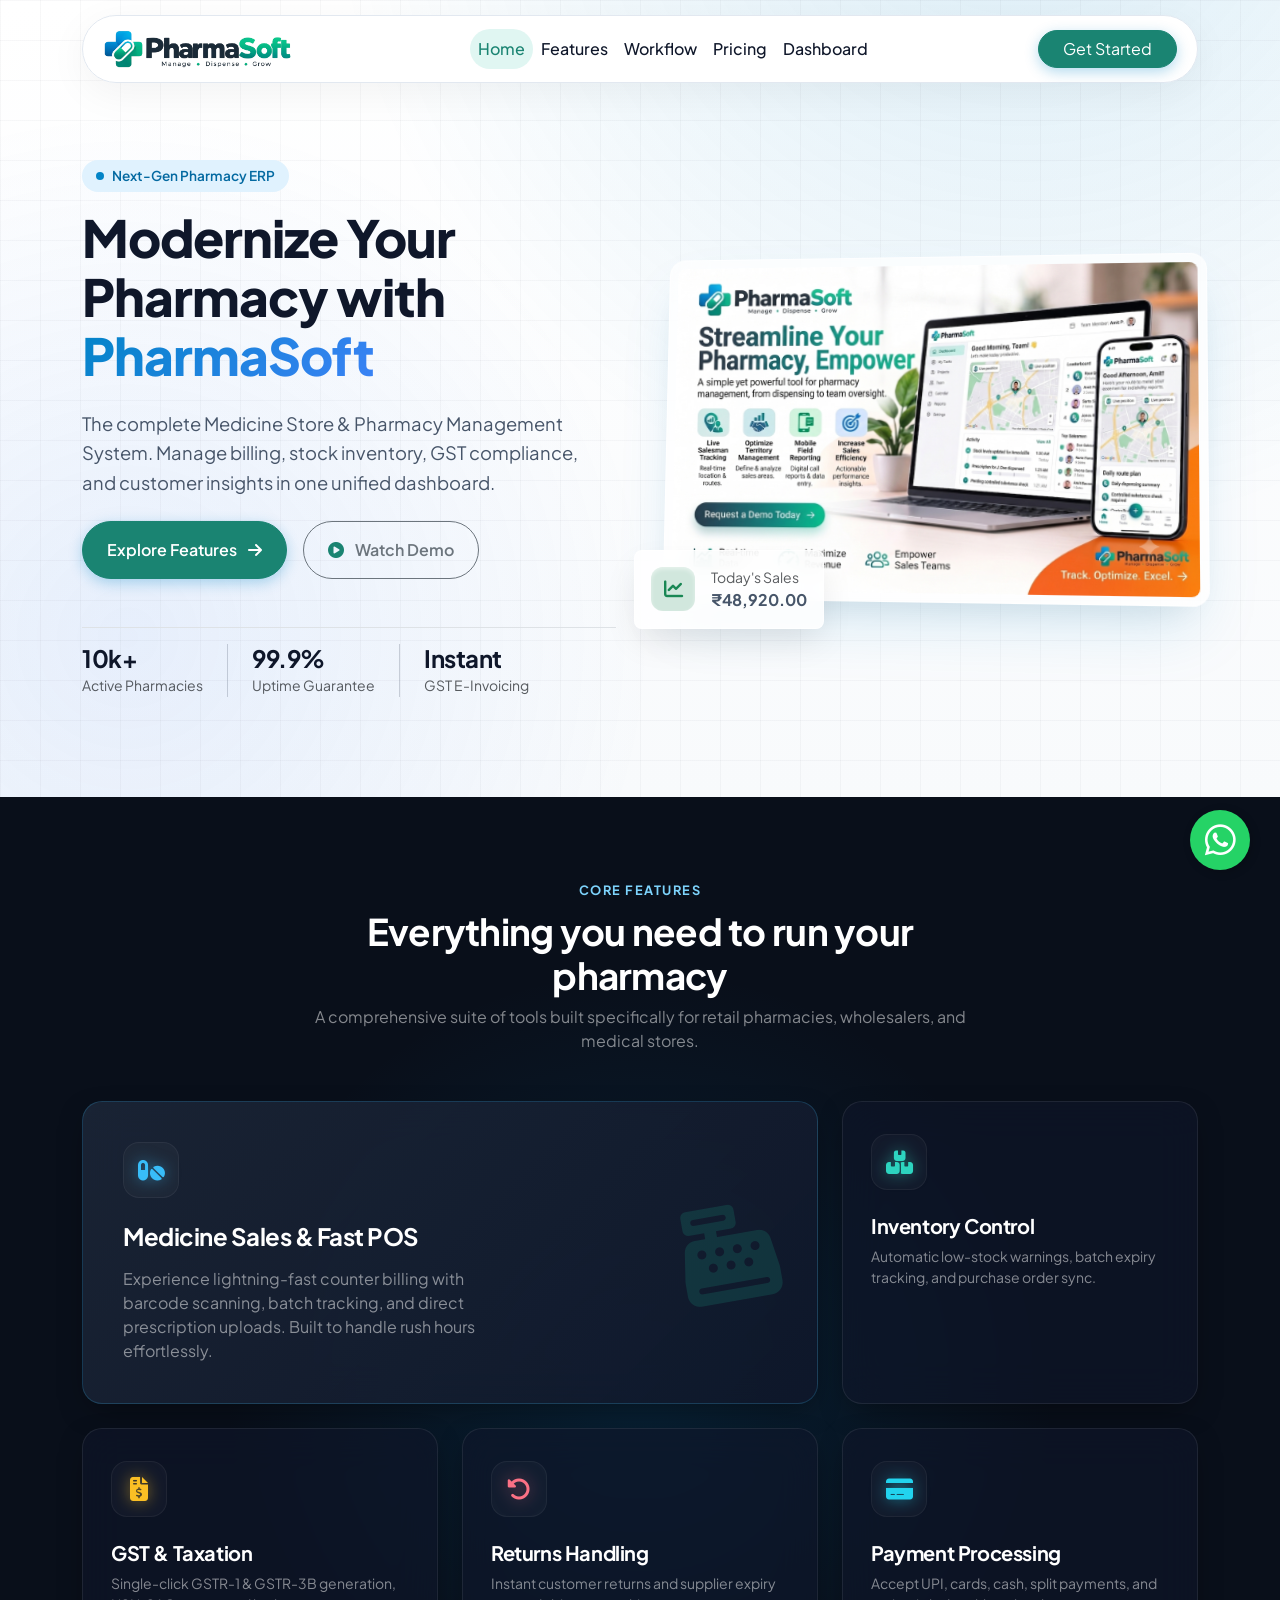
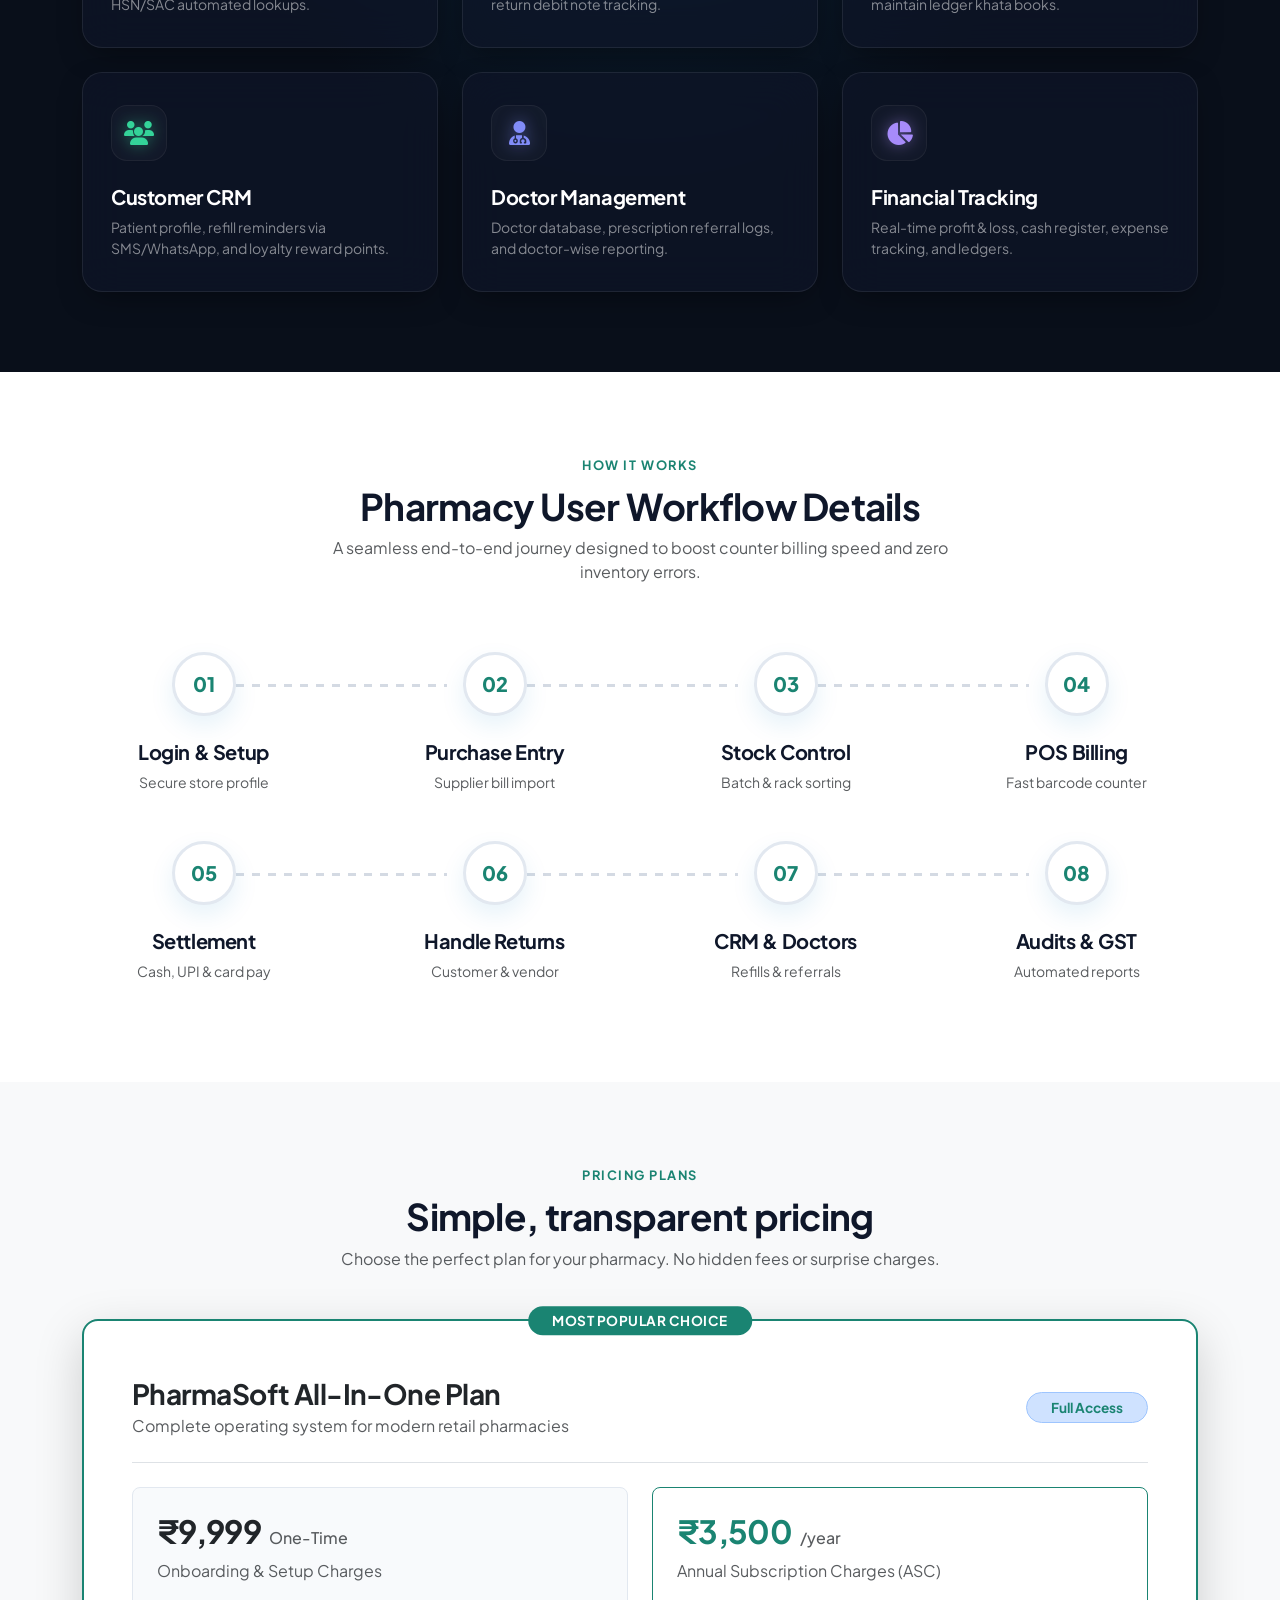
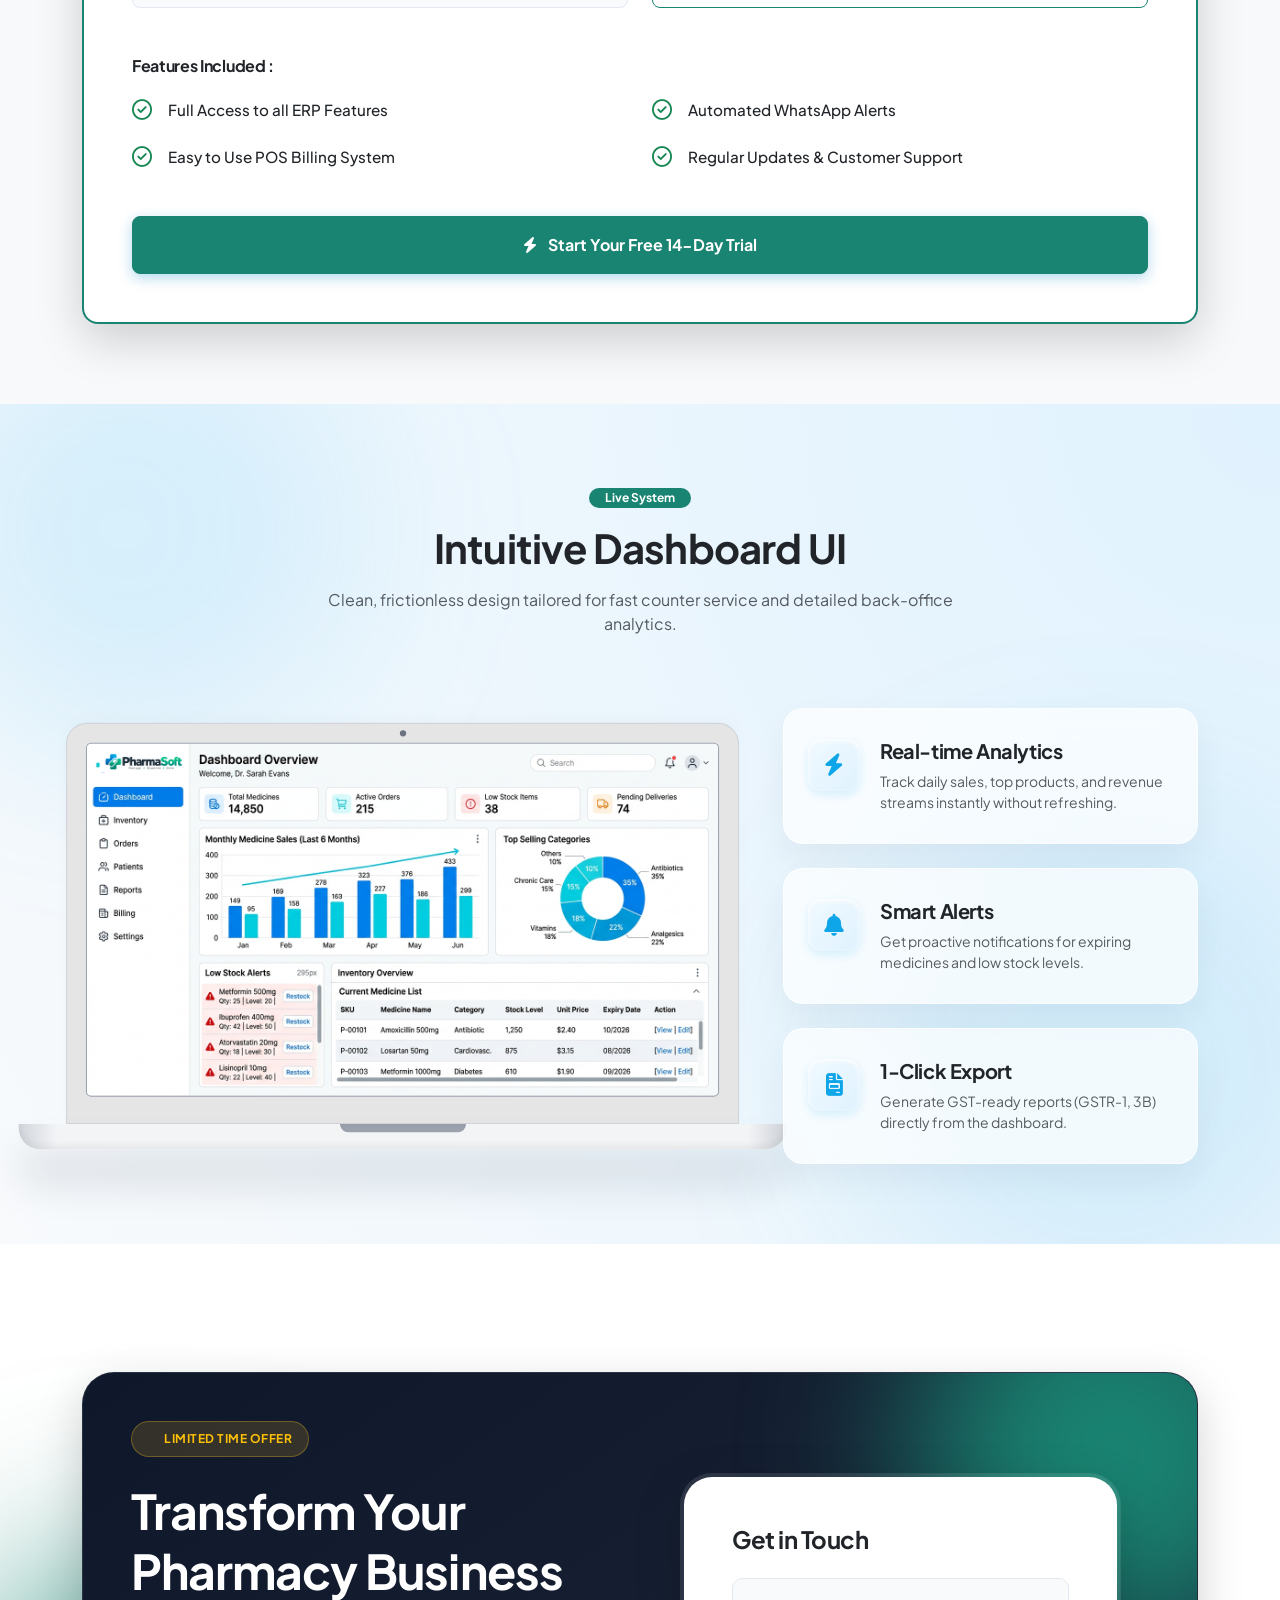
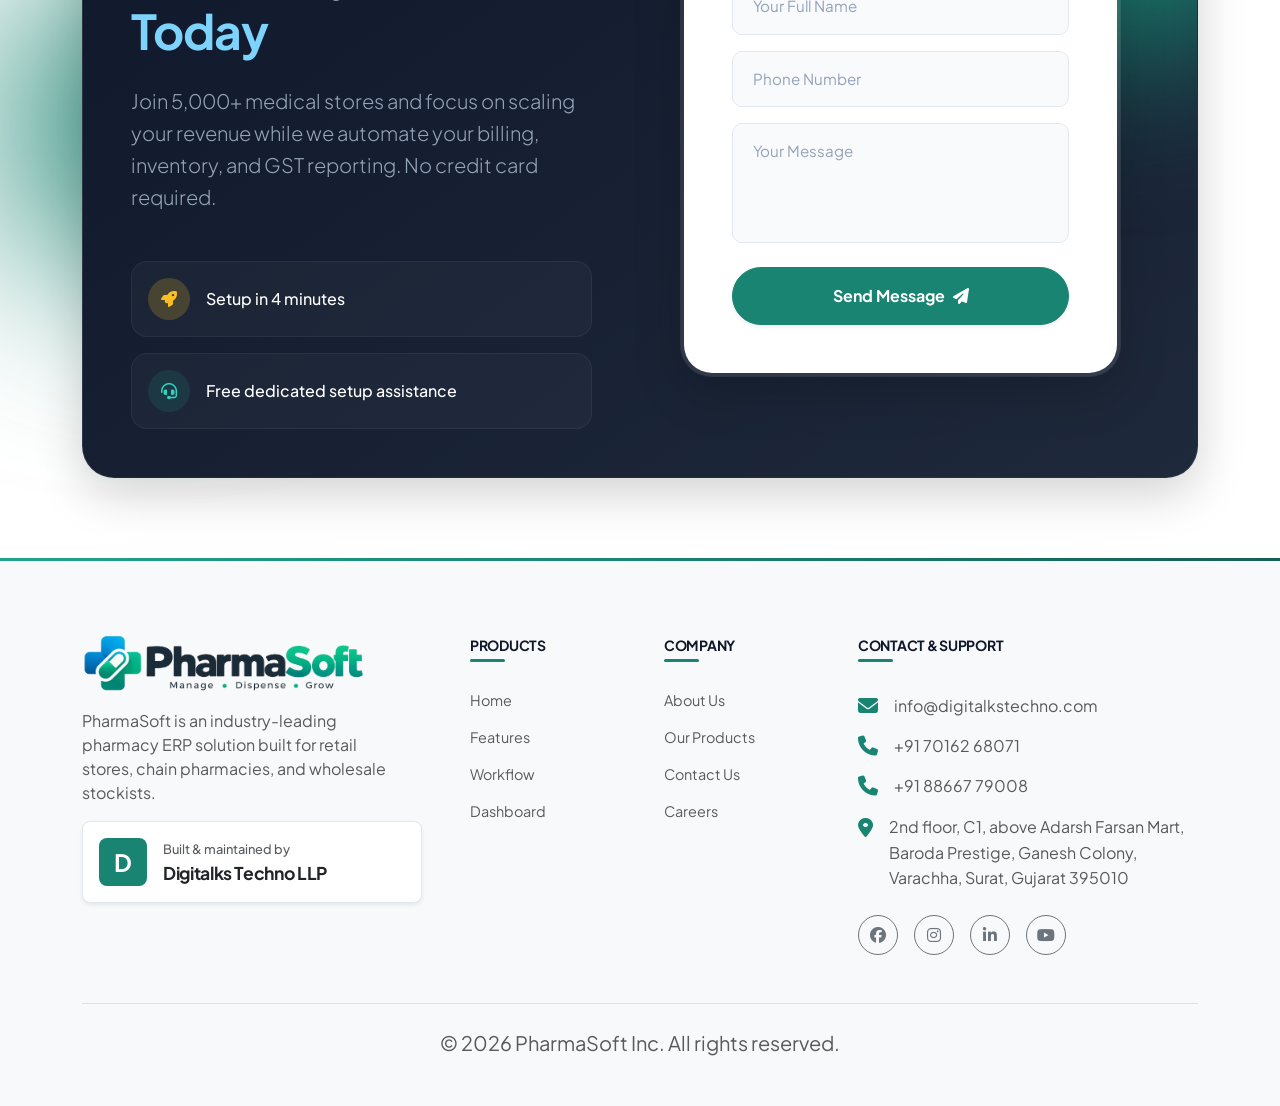
==== commit ab5afbb8: "done All" ====
--- a/pharmasoft/index.html
+++ b/pharmasoft/index.html
@@ -546,5 +546,36 @@
 
     <script src="https://cdn.jsdelivr.net/npm/bootstrap@5.3.2/dist/js/bootstrap.bundle.min.js"></script>
     <script src="script.js"></script>
+
+    <!-- WhatsApp Floating Icon -->
+    <a href="https://wa.me/917016268071" class="whatsapp-float" target="_blank" aria-label="Chat on WhatsApp">
+        <i class="fa-brands fa-whatsapp"></i>
+    </a>
+    <style>
+        .whatsapp-float {
+            position: fixed;
+            width: 60px;
+            height: 60px;
+            bottom: 30px;
+            right: 30px;
+            background-color: #25d366;
+            color: #FFF;
+            border-radius: 50px;
+            text-align: center;
+            font-size: 35px;
+            box-shadow: 2px 2px 10px rgba(0,0,0,0.2);
+            z-index: 1000;
+            display: flex;
+            align-items: center;
+            justify-content: center;
+            text-decoration: none;
+            transition: all 0.3s ease;
+        }
+        .whatsapp-float:hover {
+            background-color: #128C7E;
+            color: #FFF;
+            transform: scale(1.1);
+        }
+    </style>
 </body>
 </html>
